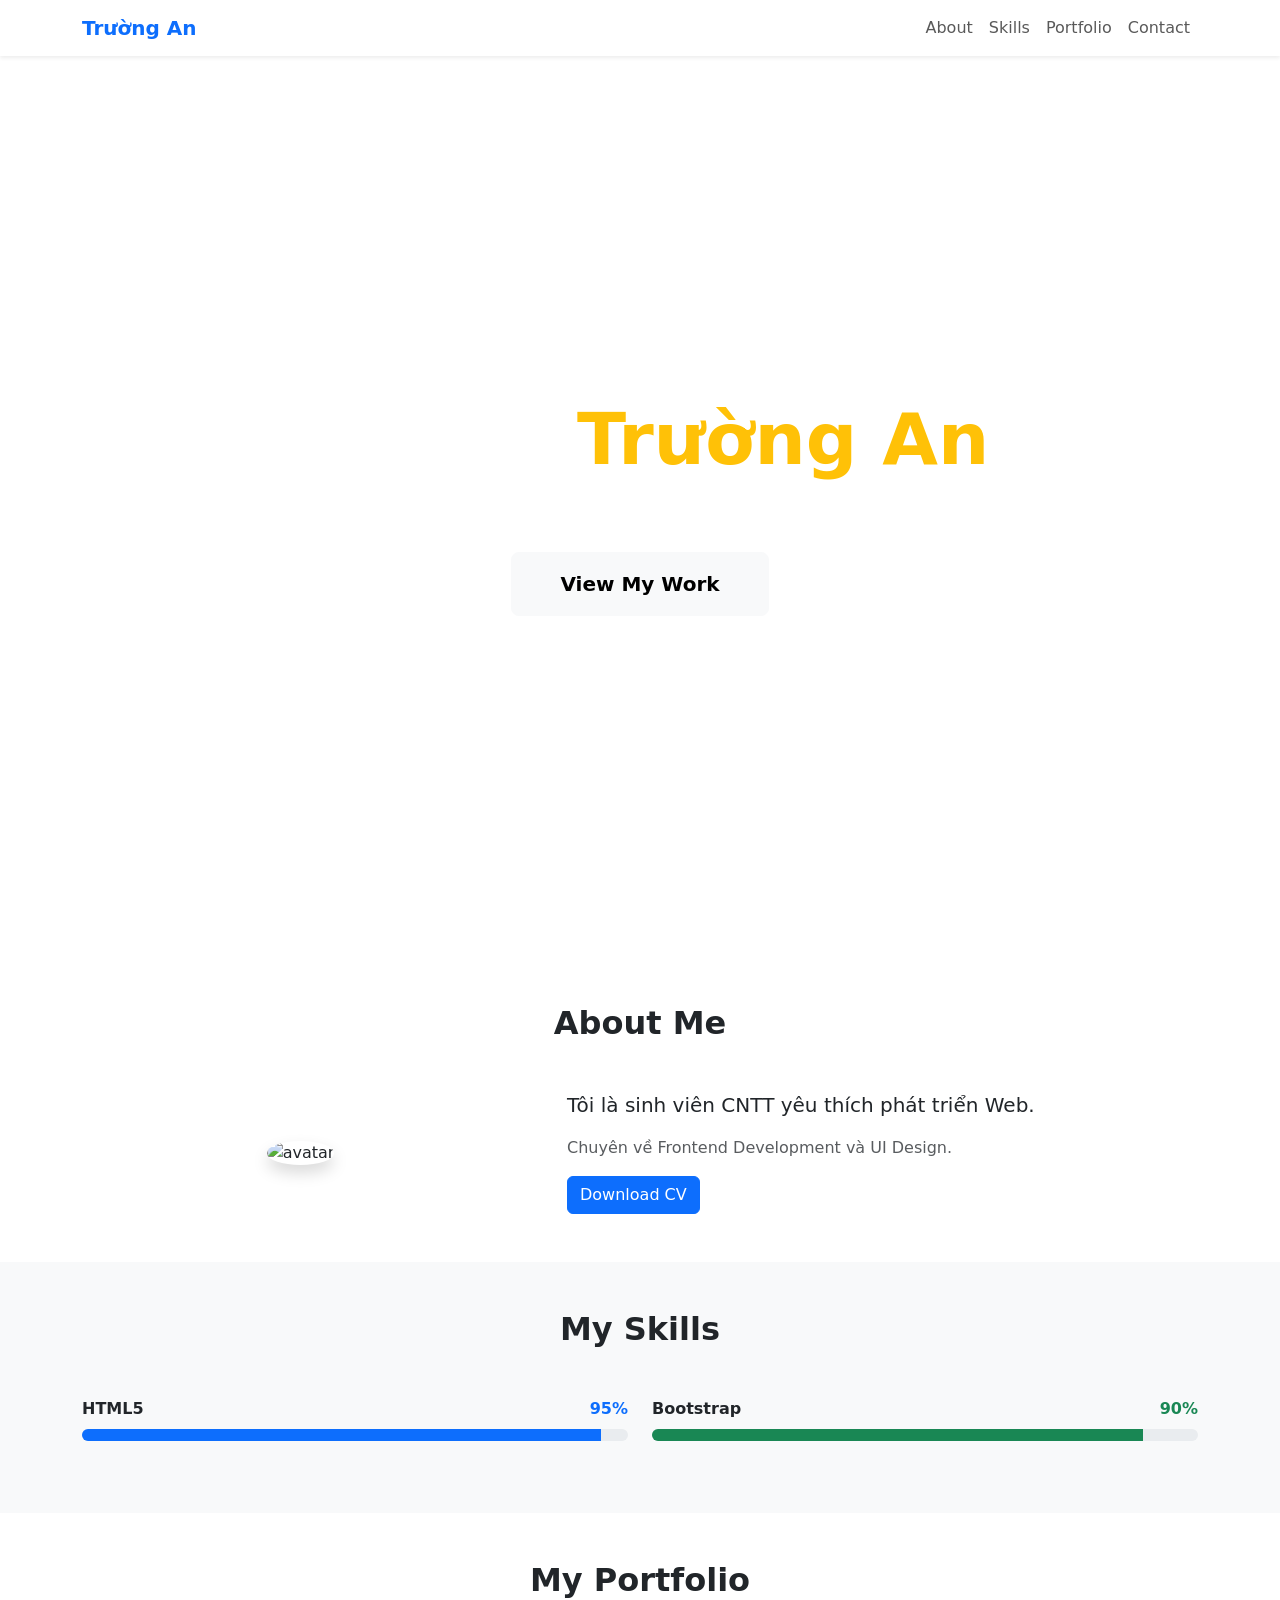
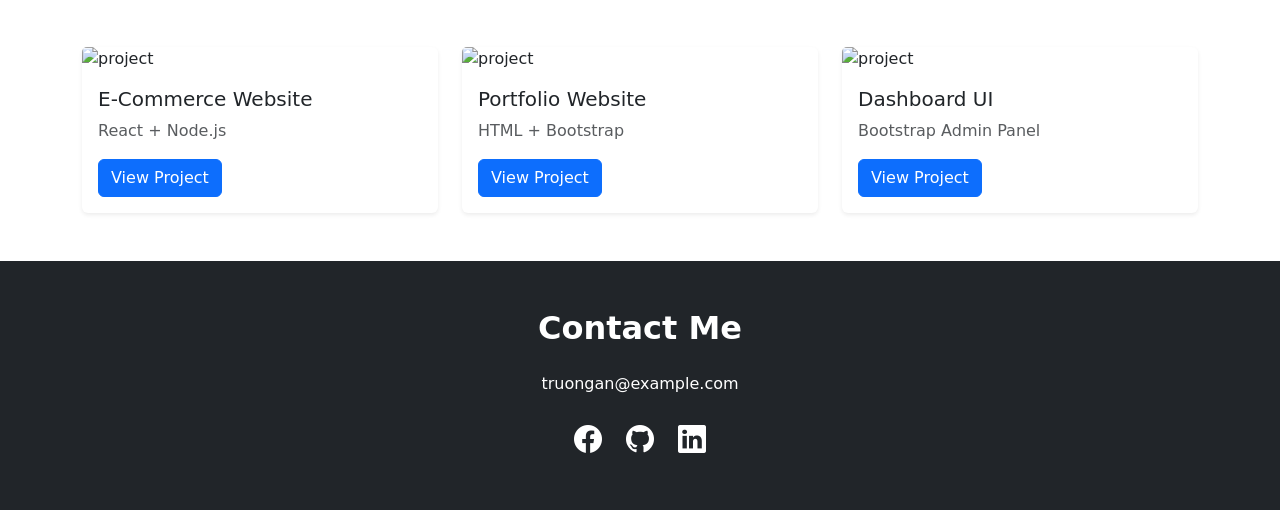
==== projects/portfolio_bootstrap/index.html @ 928652e7 "[BOOTSTRAP] Add Bootstrap CDN and initial setup" ====
<!DOCTYPE html>
<html lang="vi">

<head>

    <meta charset="UTF-8">

    <meta name="viewport"
        content="width=device-width, initial-scale=1.0">

    <title>Portfolio Bootstrap</title>

    <!-- =====================================
         BOOTSTRAP CSS
    ====================================== -->

    <link href="https://cdn.jsdelivr.net/npm/bootstrap@5.3.2/dist/css/bootstrap.min.css"
        rel="stylesheet">

    <!-- Bootstrap Icons -->

    <link href="https://cdn.jsdelivr.net/npm/bootstrap-icons@1.11.0/font/bootstrap-icons.css"
        rel="stylesheet">

    <!-- Custom Theme -->

    <link rel="stylesheet"
        href="./css/custom-theme.css">

    <script src="./js/main.js"></script>
</head>

<body>

    <!-- =====================================
         NAVBAR
    ====================================== -->

    <nav class="navbar navbar-expand-lg bg-white sticky-top shadow-sm">

        <div class="container">

            <!-- Logo -->

            <a class="navbar-brand fw-bold text-primary"
                href="#">

                Trường An

            </a>

            <!-- Mobile Toggle -->

            <button class="navbar-toggler"
                type="button"
                data-bs-toggle="collapse"
                data-bs-target="#navbarNav">

                <span class="navbar-toggler-icon"></span>

            </button>

            <!-- Menu -->

            <div class="collapse navbar-collapse"
                id="navbarNav">

                <ul class="navbar-nav ms-auto">

                    <li class="nav-item">
                        <a class="nav-link"
                            href="#about">
                            About
                        </a>
                    </li>

                    <li class="nav-item">
                        <a class="nav-link"
                            href="#skills">
                            Skills
                        </a>
                    </li>

                    <li class="nav-item">
                        <a class="nav-link"
                            href="#portfolio">
                            Portfolio
                        </a>
                    </li>

                    <li class="nav-item">
                        <a class="nav-link"
                            href="#contact">
                            Contact
                        </a>
                    </li>

                </ul>

            </div>

        </div>

    </nav>

    <!-- =====================================
         HERO SECTION
    ====================================== -->

    <section class="hero-section min-vh-100 d-flex align-items-center justify-content-center text-center text-white">

        <div class="container">

            <h1 class="display-2 fw-bold mb-3">

                Hi, I'm
                <span class="text-warning">
                    Trường An
                </span>

            </h1>

            <p class="lead mb-4">

                Full-Stack Developer | UI Designer

            </p>

            <a href="#portfolio"
                class="btn btn-light btn-lg px-5 py-3 fw-semibold">

                View My Work

            </a>

        </div>

    </section>

    <!-- =====================================
         ABOUT
    ====================================== -->

    <section id="about"
        class="py-5">

        <div class="container">

            <h2 class="text-center fw-bold mb-5">
                About Me
            </h2>

            <div class="row g-5 align-items-center">

                <!-- Avatar -->

                <div class="col-lg-5 text-center">

                    <img src="https://picsum.photos/400"
                        alt="avatar"
                        class="img-fluid rounded-circle shadow"
                        style="max-width: 300px;">

                </div>

                <!-- Content -->

                <div class="col-lg-7">

                    <p class="lead">

                        Tôi là sinh viên CNTT yêu thích phát triển Web.

                    </p>

                    <p class="text-muted">

                        Chuyên về Frontend Development và UI Design.

                    </p>

                    <button class="btn btn-primary">

                        Download CV

                    </button>

                </div>

            </div>

        </div>

    </section>

    <!-- =====================================
         SKILLS
    ====================================== -->

    <section id="skills"
        class="py-5 bg-light">

        <div class="container">

            <h2 class="text-center fw-bold mb-5">

                My Skills

            </h2>

            <div class="row g-4">

                <!-- Skill -->

                <div class="col-md-6">

                    <div class="mb-4">

                        <div class="d-flex justify-content-between mb-2">

                            <span class="fw-semibold">

                                HTML5

                            </span>

                            <span class="text-primary fw-semibold">

                                95%

                            </span>

                        </div>

                        <div class="progress"
                            style="height: 12px;">

                            <div class="progress-bar bg-primary"
                                style="width:95%">

                            </div>

                        </div>

                    </div>

                </div>

                <!-- Skill -->

                <div class="col-md-6">

                    <div class="mb-4">

                        <div class="d-flex justify-content-between mb-2">

                            <span class="fw-semibold">

                                Bootstrap

                            </span>

                            <span class="text-success fw-semibold">

                                90%

                            </span>

                        </div>

                        <div class="progress"
                            style="height: 12px;">

                            <div class="progress-bar bg-success"
                                style="width:90%">

                            </div>

                        </div>

                    </div>

                </div>

            </div>

        </div>

    </section>

    <!-- =====================================
         PORTFOLIO
    ====================================== -->

    <section id="portfolio"
        class="py-5">

        <div class="container">

            <h2 class="text-center fw-bold mb-5">

                My Portfolio

            </h2>

            <!--
                row g-4
                -> grid bootstrap
            -->

            <div class="row g-4">

                <!-- CARD -->

                <div class="col-12 col-md-6 col-lg-4">

                    <div class="card h-100 border-0 shadow-sm">

                        <img src="https://picsum.photos/500/300?1"
                            class="card-img-top"
                            alt="project">

                        <div class="card-body">

                            <h5 class="card-title">

                                E-Commerce Website

                            </h5>

                            <p class="card-text text-muted">

                                React + Node.js

                            </p>

                            <button class="btn btn-primary">

                                View Project

                            </button>

                        </div>

                    </div>

                </div>

                <!-- CARD -->

                <div class="col-12 col-md-6 col-lg-4">

                    <div class="card h-100 border-0 shadow-sm">

                        <img src="https://picsum.photos/500/300?2"
                            class="card-img-top"
                            alt="project">

                        <div class="card-body">

                            <h5 class="card-title">

                                Portfolio Website

                            </h5>

                            <p class="card-text text-muted">

                                HTML + Bootstrap

                            </p>

                            <button class="btn btn-primary">

                                View Project

                            </button>

                        </div>

                    </div>

                </div>

                <!-- CARD -->

                <div class="col-12 col-md-6 col-lg-4">

                    <div class="card h-100 border-0 shadow-sm">

                        <img src="https://picsum.photos/500/300?3"
                            class="card-img-top"
                            alt="project">

                        <div class="card-body">

                            <h5 class="card-title">

                                Dashboard UI

                            </h5>

                            <p class="card-text text-muted">

                                Bootstrap Admin Panel

                            </p>

                            <button class="btn btn-primary">

                                View Project

                            </button>

                        </div>

                    </div>

                </div>

            </div>

        </div>

    </section>

    <!-- =====================================
         CONTACT
    ====================================== -->

    <section id="contact"
        class="py-5 bg-dark text-white">

        <div class="container text-center">

            <h2 class="fw-bold mb-4">

                Contact Me

            </h2>

            <p class="mb-4">

                truongan@example.com

            </p>

            <div class="d-flex justify-content-center gap-4">

                <a href="#"
                    class="text-white fs-3">

                    <i class="bi bi-facebook"></i>

                </a>

                <a href="#"
                    class="text-white fs-3">

                    <i class="bi bi-github"></i>

                </a>

                <a href="#"
                    class="text-white fs-3">

                    <i class="bi bi-linkedin"></i>

                </a>

            </div>

        </div>

    </section>

    <!-- =====================================
         BOOTSTRAP JS
    ====================================== -->

    <script src="https://cdn.jsdelivr.net/npm/bootstrap@5.3.2/dist/js/bootstrap.bundle.min.js"></script>

    <!-- Custom JS -->

    <script src="./js/main.js"></script>

</body>

</html>
---- projects/portfolio_bootstrap/css/custom-theme.css ----
html{
    scroll-behavior:smooth;
}
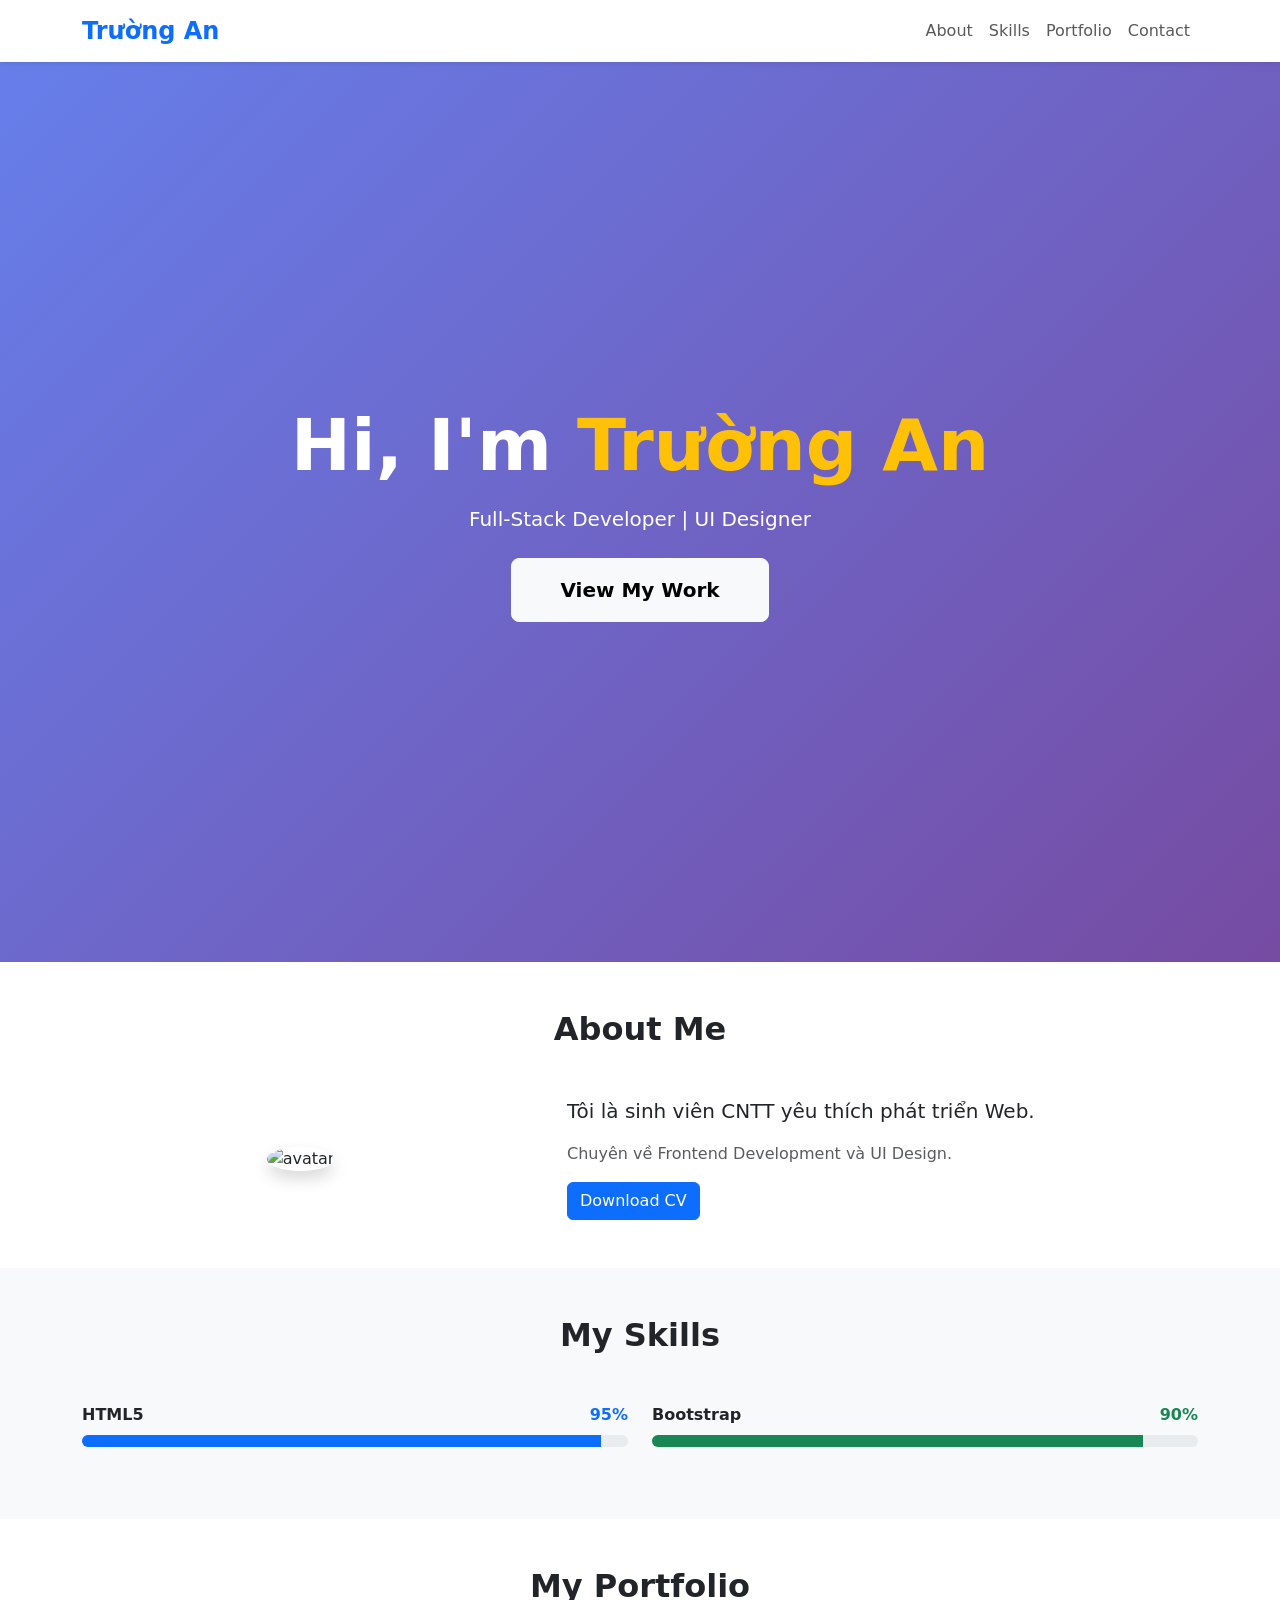
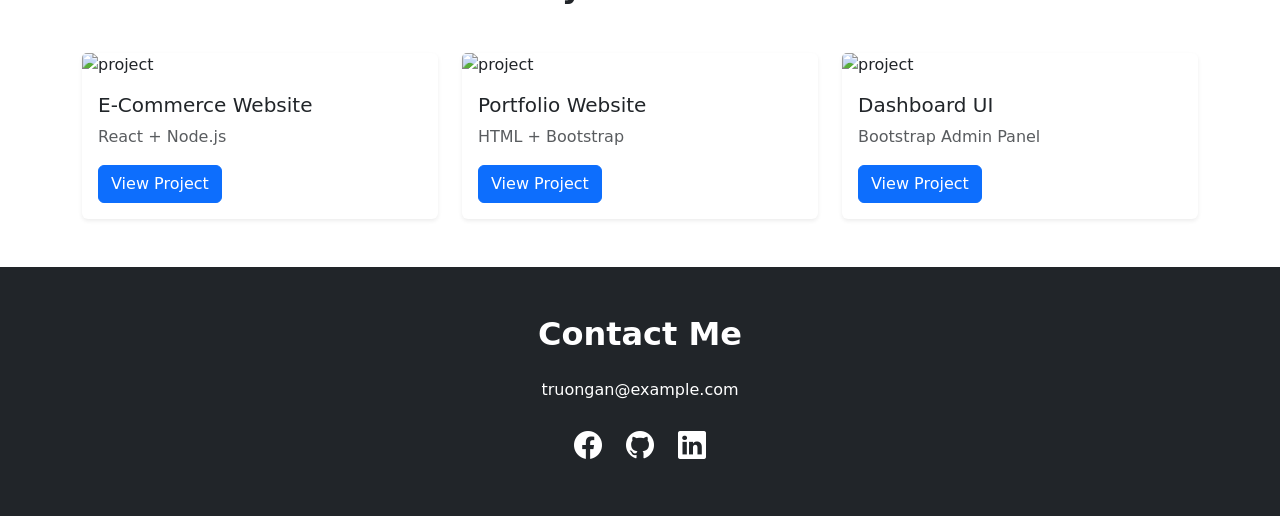
==== commit 8e9c859f: "[STYLE] Apply Bootstrap typography utilities" ====
--- a/projects/portfolio_bootstrap/index.html
+++ b/projects/portfolio_bootstrap/index.html
@@ -27,7 +27,6 @@
     <link rel="stylesheet"
         href="./css/custom-theme.css">
 
-    <script src="./js/main.js"></script>
 </head>
 
 <body>
@@ -110,27 +109,20 @@
     <section class="hero-section min-vh-100 d-flex align-items-center justify-content-center text-center text-white">
 
         <div class="container">
-
             <h1 class="display-2 fw-bold mb-3">
-
                 Hi, I'm
-                <span class="text-warning">
-                    Trường An
-                </span>
-
+            <span class="text-warning">
+                Trường An
+            </span>
             </h1>
 
             <p class="lead mb-4">
-
                 Full-Stack Developer | UI Designer
-
             </p>
 
             <a href="#portfolio"
                 class="btn btn-light btn-lg px-5 py-3 fw-semibold">
-
                 View My Work
-
             </a>
 
         </div>
--- a/projects/portfolio_bootstrap/css/custom-theme.css
+++ b/projects/portfolio_bootstrap/css/custom-theme.css
@@ -1,3 +1,30 @@
+.hero-section{
+
+    background: linear-gradient(
+        135deg,
+        #667eea 0%,
+        #764ba2 100%
+    );
+
+}
+.card{
+
+    transition:0.3s;
+
+}
+
+.card:hover{
+
+    transform:translateY(-8px);
+
+}
 html{
+
     scroll-behavior:smooth;
+
+}
+.navbar-brand{
+
+    font-size:1.5rem;
+
 }
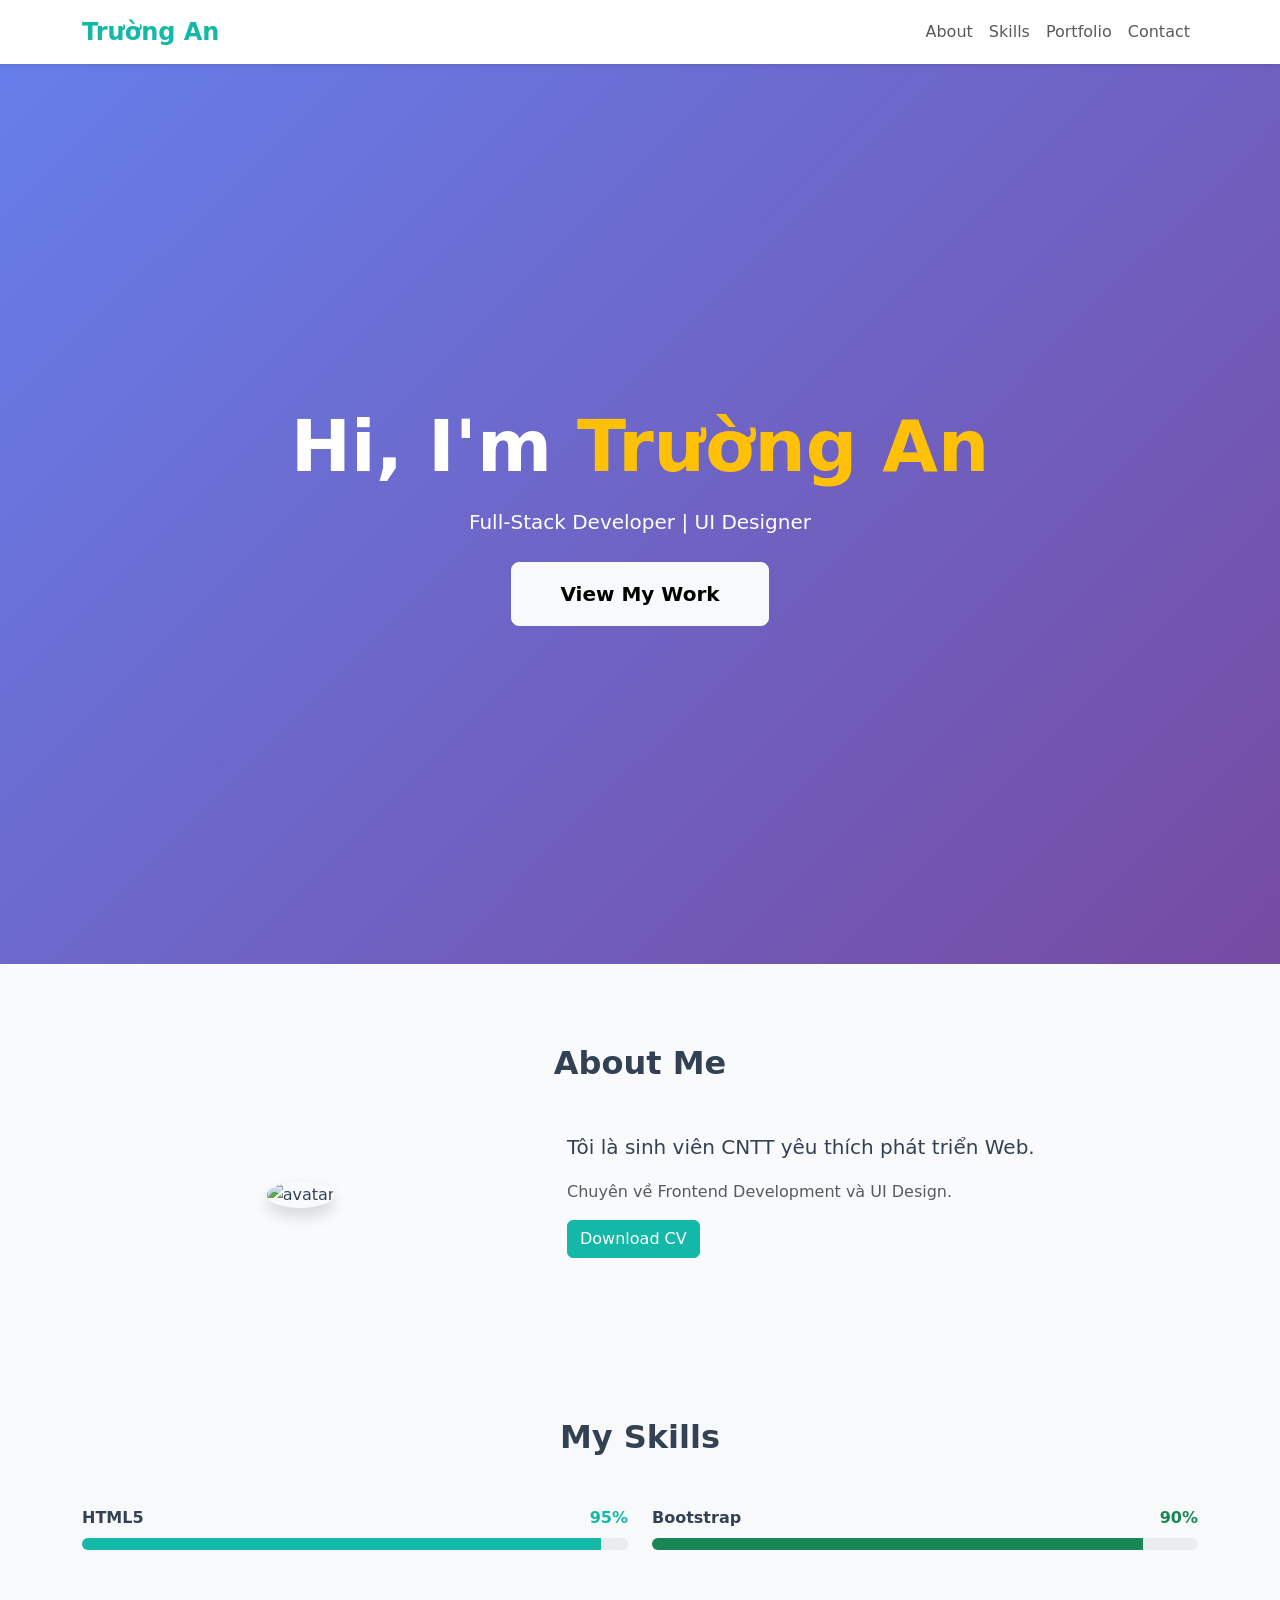
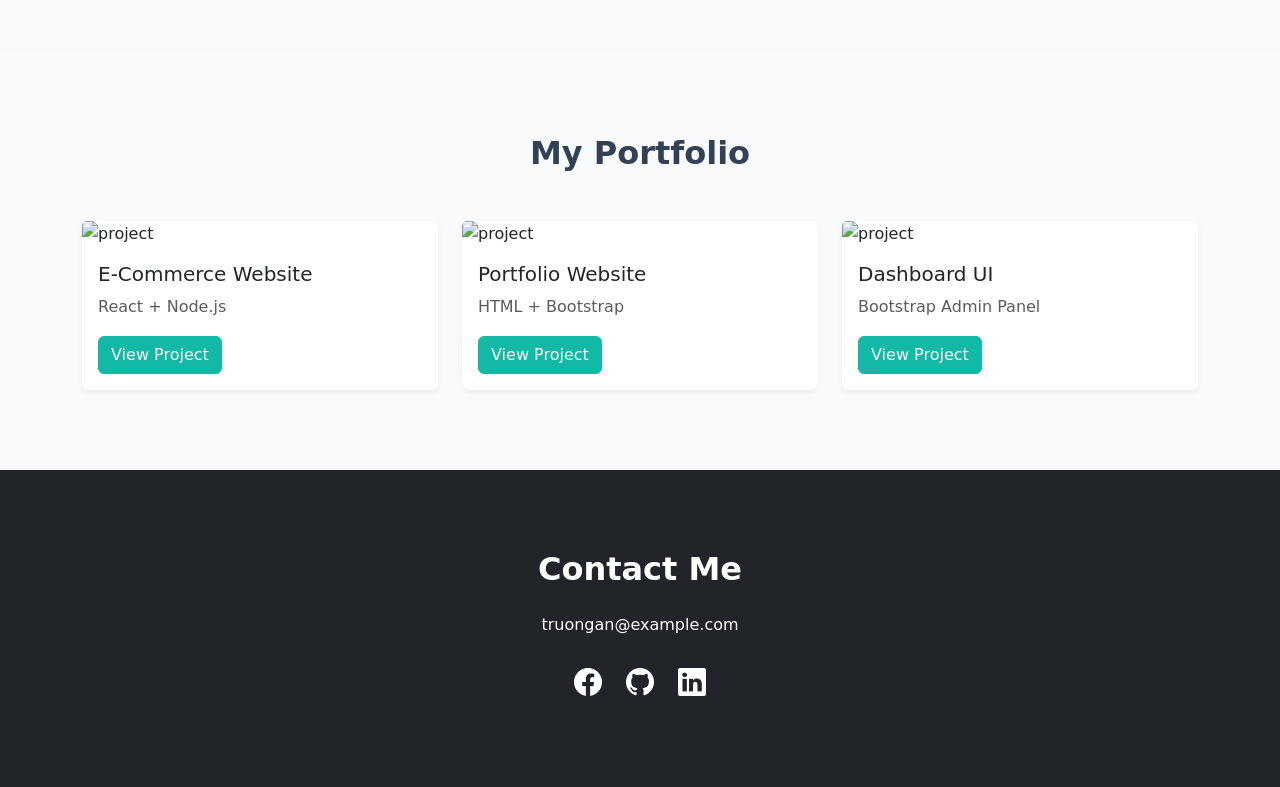
==== commit 8adffc76: "[CUSTOMIZE] Add custom spacing scale" ====
--- a/projects/portfolio_bootstrap/index.html
+++ b/projects/portfolio_bootstrap/index.html
@@ -134,7 +134,7 @@
     ====================================== -->
 
     <section id="about"
-        class="py-5">
+        class="py-section">
 
         <div class="container">
 
@@ -190,7 +190,7 @@
     ====================================== -->
 
     <section id="skills"
-        class="py-5 bg-light">
+        class="py-section bg-light">
 
         <div class="container">
 
@@ -285,7 +285,7 @@
     ====================================== -->
 
     <section id="portfolio"
-        class="py-5">
+        class="py-section">
 
         <div class="container">
 
@@ -421,7 +421,7 @@
     ====================================== -->
 
     <section id="contact"
-        class="py-5 bg-dark text-white">
+        class="py-section bg-dark text-white">
 
         <div class="container text-center">
 
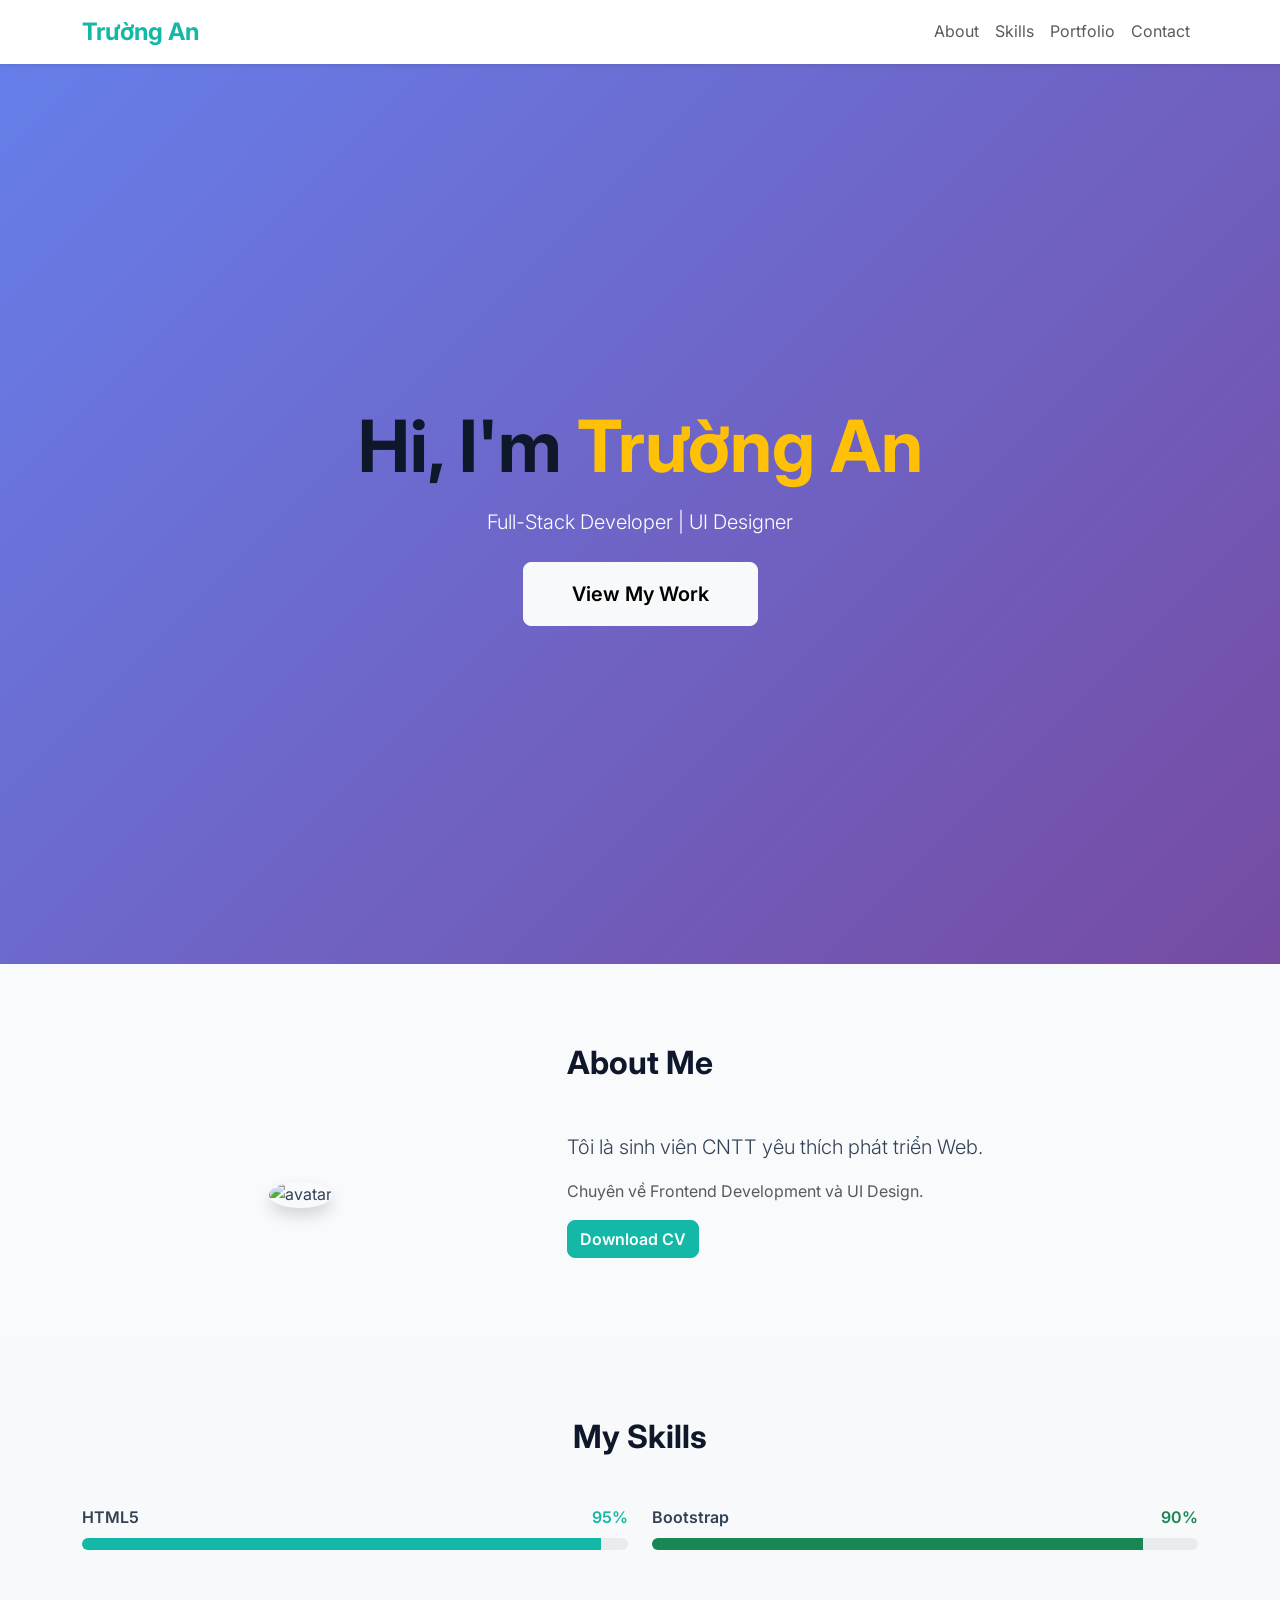
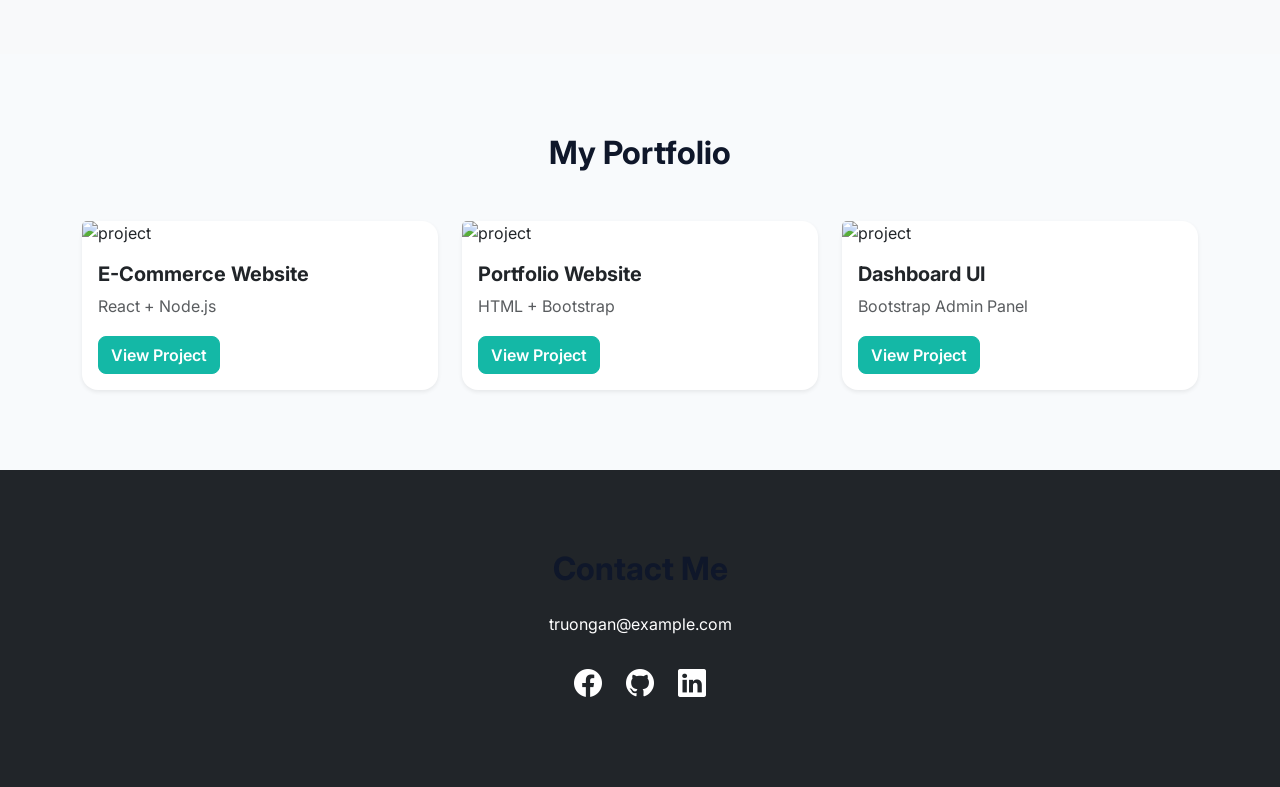
==== commit 5849c0db: "[THEME] Apply complete new color palette" ====
--- a/projects/portfolio_bootstrap/index.html
+++ b/projects/portfolio_bootstrap/index.html
@@ -13,7 +13,8 @@
     <!-- =====================================
          BOOTSTRAP CSS
     ====================================== -->
-
+    <link href="https://fonts.googleapis.com/css2?family=Inter:wght@400;500;600;700&display=swap"
+    rel="stylesheet">
     <link href="https://cdn.jsdelivr.net/npm/bootstrap@5.3.2/dist/css/bootstrap.min.css"
         rel="stylesheet">
 
